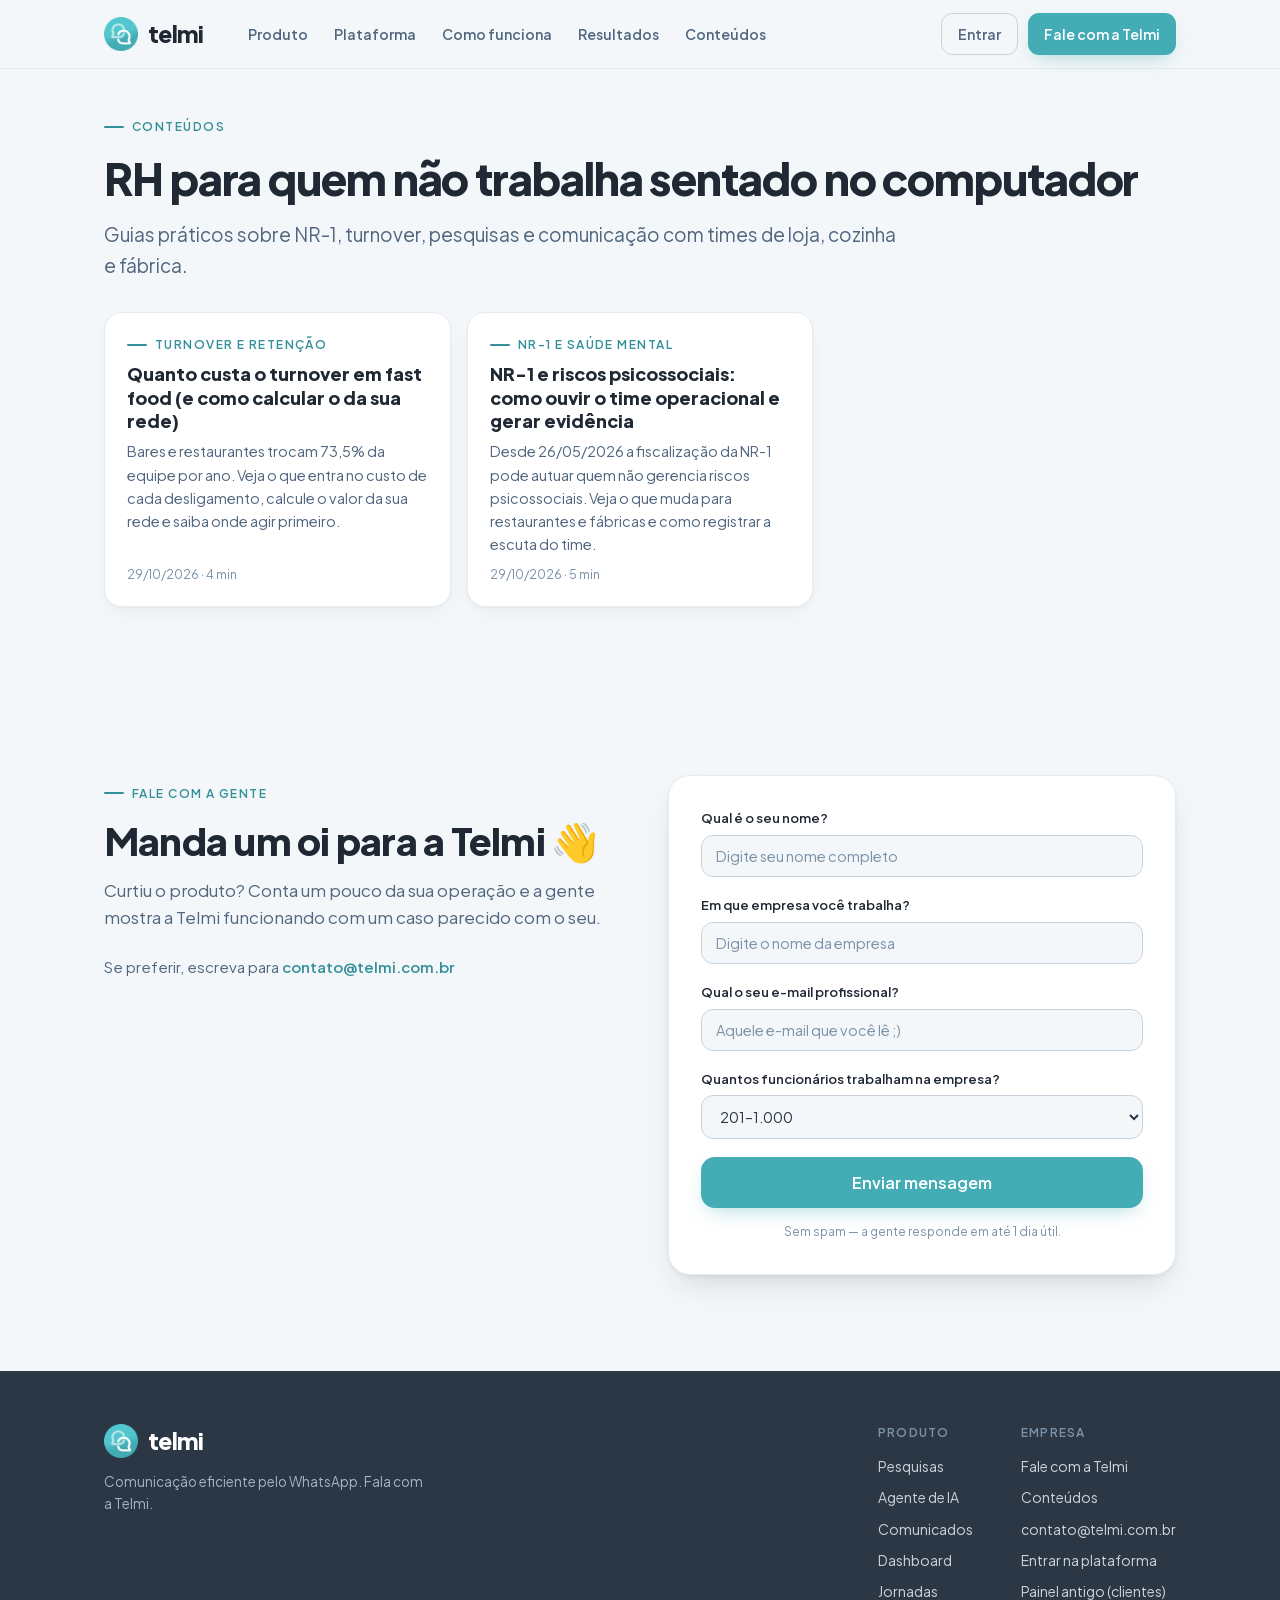
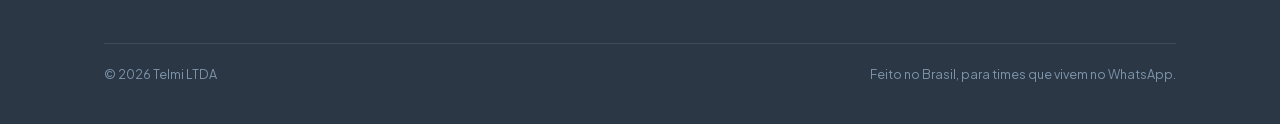
==== blog/index.html @ 832b795b "chore(site): publica do monorepo (fe968df)" ====
<!doctype html>
<html lang="pt-BR">
<head>
<meta charset="utf-8">
<meta name="viewport" content="width=device-width, initial-scale=1.0">
<title>Conteúdos sobre RH para times operacionais | Telmi</title>
<meta name="description" content="Guias práticos sobre NR-1, turnover, pesquisa de clima pelo WhatsApp e comunicação com quem trabalha na loja, na cozinha e na fábrica.">
<link rel="canonical" href="https://telmi.com.br/blog/">
<link rel="icon" type="image/png" href="/assets/telmi-logo.png">
<meta property="og:title" content="Conteúdos sobre RH para times operacionais | Telmi">
<meta property="og:description" content="Guias práticos sobre NR-1, turnover, pesquisa de clima pelo WhatsApp e comunicação com quem trabalha na loja, na cozinha e na fábrica.">
<meta property="og:url" content="https://telmi.com.br/blog/">
<meta property="og:type" content="website">
<meta property="og:site_name" content="Telmi">
<meta property="og:image" content="https://telmi.com.br/assets/og-image.png">
<meta name="twitter:card" content="summary_large_image">
<link rel="preload" href="/assets/fonts/plus-jakarta-sans-400.woff2" as="font" type="font/woff2" crossorigin>
<link rel="preload" href="/assets/fonts/plus-jakarta-sans-800.woff2" as="font" type="font/woff2" crossorigin>
<link rel="stylesheet" href="/assets/site.css">
<link rel="stylesheet" href="/assets/content.css">
<script type="application/ld+json">
{
  "@context": "https://schema.org",
  "@type": "Blog",
  "name": "Conteúdos Telmi",
  "url": "https://telmi.com.br/blog/",
  "inLanguage": "pt-BR",
  "publisher": {
    "@id": "https://telmi.com.br/#org"
  },
  "blogPost": [
    {
      "@type": "BlogPosting",
      "headline": "Quanto custa o turnover em fast food (e como calcular o da sua rede)",
      "url": "https://telmi.com.br/blog/custo-do-turnover-fast-food/",
      "datePublished": "2026-10-29"
    },
    {
      "@type": "BlogPosting",
      "headline": "NR-1 e riscos psicossociais: como ouvir o time operacional e gerar evidência",
      "url": "https://telmi.com.br/blog/nr-1-riscos-psicossociais-operacao/",
      "datePublished": "2026-10-29"
    }
  ]
}
</script>
<script>
// Analytics primeira-parte: pageview + eventos direto na Supabase (Edge
// Function site-event → tabela site_events → aba Site no admin do dashboard).
// Sem cookies e sem PII — o visitor id é aleatório, guardado no localStorage.
window.tlm = (function(){
  // Só conta em produção: localhost e o preview do Railway não sujam as métricas.
  if (!/(^|\.)telmi\.com\.br$/.test(location.hostname)) return { track: function(){} };
  var KEY = 'sb_publishable_ipFi9UJwiyWQy4yZXoXjzA_Pwo2_h5i';
  function rid(){ return Math.random().toString(36).slice(2) + Date.now().toString(36); }
  var vid, sid;
  try {
    vid = localStorage.getItem('_tlm_vid');
    if (!vid) { vid = rid(); localStorage.setItem('_tlm_vid', vid); }
    sid = sessionStorage.getItem('_tlm_sid');
    if (!sid) { sid = rid(); sessionStorage.setItem('_tlm_sid', sid); }
  } catch(e) { vid = rid(); sid = vid; }
  var q = new URLSearchParams(location.search);
  function send(type, name){
    try {
      fetch('https://itujwigckxlestpmmvbr.supabase.co/functions/v1/site-event', {
        method: 'POST', keepalive: true,
        headers: {'Content-Type':'application/json','apikey':KEY},
        body: JSON.stringify({
          type: type, name: name || null, vid: vid, sid: sid,
          path: location.pathname,
          referrer: document.referrer || null,
          utm_source: q.get('utm_source'), utm_medium: q.get('utm_medium'),
          utm_campaign: q.get('utm_campaign'),
          device: matchMedia('(max-width: 768px)').matches ? 'mobile' : 'desktop'
        })
      }).catch(function(){});
    } catch(e) {}
  }
  send('pageview');
  return { track: function(name){ send('event', name); } };
})();
</script>
<script>
// Escala do layout em telas largas: o design é fixo em ~1120px, então em vez de
// deixá-lo numa coluna centralizada com margens enormes, aplicamos `zoom`
// proporcional à largura da janela (contínuo, com teto) direto no <html> —
// roda antes do primeiro paint pra não piscar. Abaixo de 1360px o zoom é 1 e as
// media queries de tablet/mobile do CSS cuidam do resto. Fallback sem-JS: os
// breakpoints html{zoom} no <style>.
(function(){
  var BASE = 1360, MAX = 2.6;
  function fitZoom(){
    var w = window.innerWidth || document.documentElement.clientWidth;
    var z = w > BASE ? Math.min(w / BASE, MAX) : 1;
    document.documentElement.style.zoom = z;
  }
  fitZoom();
  addEventListener('resize', fitZoom, {passive:true});
})();
</script>
</head>
<body>
<nav class="nav">
  <div class="container nav-inner">
    <a class="logo" href="/#top" aria-label="Telmi — início">
      <img src="/assets/telmi-logo.png" alt="">
      <b>telmi</b>
    </a>
    <div class="nav-links">
      <a href="/#modulos">Produto</a>
      <a href="/#plataforma">Plataforma</a>
      <a href="/#como-funciona">Como funciona</a>
      <a href="/#resultados">Resultados</a>
      <a href="/blog/">Conteúdos</a>
    </div>
    <div class="nav-cta">
      <a class="btn btn-ghost btn-sm" href="https://app.telmi.com.br/login">Entrar</a>
      <a class="btn btn-primary btn-sm" href="#contato">Fale com a Telmi</a>
    </div>
  </div>
</nav>
<main class="art">
  <div class="container art-wrap art-wrap--wide">
    <header class="art-head">
      <span class="eyebrow">Conteúdos</span>
      <h1>RH para quem não trabalha sentado no computador</h1>
      <p class="art-lead">Guias práticos sobre NR-1, turnover, pesquisas e comunicação com times de loja, cozinha e fábrica.</p>
    </header>
    <div class="art-cards"><a class="art-card" href="/blog/custo-do-turnover-fast-food/"><span class="eyebrow">Turnover e retenção</span><b>Quanto custa o turnover em fast food (e como calcular o da sua rede)</b><span>Bares e restaurantes trocam 73,5% da equipe por ano. Veja o que entra no custo de cada desligamento, calcule o valor da sua rede e saiba onde agir primeiro.</span><small>29/10/2026 · 4 min</small></a><a class="art-card" href="/blog/nr-1-riscos-psicossociais-operacao/"><span class="eyebrow">NR-1 e saúde mental</span><b>NR-1 e riscos psicossociais: como ouvir o time operacional e gerar evidência</b><span>Desde 26/05/2026 a fiscalização da NR-1 pode autuar quem não gerencia riscos psicossociais. Veja o que muda para restaurantes e fábricas e como registrar a escuta do time.</span><small>29/10/2026 · 5 min</small></a></div>
  </div>
</main>
<section class="section contact" id="contato">
  <div class="container contact-grid">
    <div class="contact-left reveal">
      <span class="eyebrow">Fale com a gente</span>
      <h2>Manda um oi para a Telmi 👋</h2>
      <p>Curtiu o produto? Conta um pouco da sua operação e a gente mostra a Telmi funcionando com um caso parecido com o seu.</p>
      <p class="mail">Se preferir, escreva para <a href="mailto:contato@telmi.com.br">contato@telmi.com.br</a></p>
    </div>
    <form class="form-card reveal" id="contact-form">
      <div class="field">
        <label for="f-nome">Qual é o seu nome?</label>
        <input id="f-nome" name="nome" type="text" autocomplete="name" placeholder="Digite seu nome completo" required>
      </div>
      <div class="field">
        <label for="f-empresa">Em que empresa você trabalha?</label>
        <input id="f-empresa" name="empresa" type="text" autocomplete="organization" placeholder="Digite o nome da empresa" required>
      </div>
      <div class="field">
        <label for="f-email">Qual o seu e-mail profissional?</label>
        <input id="f-email" name="email" type="email" autocomplete="email" placeholder="Aquele e-mail que você lê ;)" required>
      </div>
      <div class="field">
        <label for="f-tamanho">Quantos funcionários trabalham na empresa?</label>
        <select id="f-tamanho" name="tamanho">
          <option>1–50</option>
          <option>51–200</option>
          <option selected>201–1.000</option>
          <option>Mais de 1.000</option>
        </select>
      </div>
      <button class="btn btn-primary btn-lg" type="submit" style="width:100%">Enviar mensagem</button>
      <p class="form-note">Sem spam — a gente responde em até 1 dia útil.</p>
    </form>
  </div>
</section>
<footer>
  <div class="container">
    <div class="foot-grid">
      <div class="foot-brand">
        <a class="logo" href="/#top"><img src="/assets/telmi-logo.png" alt=""><b>telmi</b></a>
        <p>Comunicação eficiente pelo WhatsApp. Fala com a Telmi.</p>
      </div>
      <div class="foot-links">
        <div>
          <b>Produto</b>
          <a href="/#f-pesquisas">Pesquisas</a>
          <a href="/#f-agente">Agente de IA</a>
          <a href="/#f-comunicados">Comunicados</a>
          <a href="/#plataforma">Dashboard</a>
          <a href="/#jornadas">Jornadas</a>
        </div>
        <div>
          <b>Empresa</b>
          <a href="#contato">Fale com a Telmi</a>
          <a href="/blog/">Conteúdos</a>
          <a href="mailto:contato@telmi.com.br">contato@telmi.com.br</a>
          <a href="https://app.telmi.com.br/login">Entrar na plataforma</a>
          <a href="https://painel.telmi.com.br">Painel antigo (clientes)</a>
        </div>
      </div>
    </div>
    <div class="foot-bottom">
      <span>© 2026 Telmi LTDA</span>
      <span>Feito no Brasil, para times que vivem no WhatsApp.</span>
    </div>
  </div>
</footer>
<script>
(function(){
  var reduced = matchMedia('(prefers-reduced-motion: reduce)').matches;
  var els = [].slice.call(document.querySelectorAll('.reveal'));
  if (reduced) {
    els.forEach(function(el){ el.classList.add('in'); });
  } else {
    // Revela por posição de scroll (rAF) em vez de IntersectionObserver: saltos
    // de scroll (âncora com smooth scroll, End/PgDn, flick rápido) pulavam a
    // interseção e a seção ficava invisível.
    var ticking = false;
    function sweep(){
      ticking = false;
      els = els.filter(function(el){
        if (el.getBoundingClientRect().top < innerHeight * 0.92){
          el.classList.add('in');
          return false;
        }
        return true;
      });
      if (!els.length){
        removeEventListener('scroll', onScroll);
        removeEventListener('resize', onScroll);
      }
    }
    function onScroll(){
      if (!ticking){ ticking = true; requestAnimationFrame(sweep); }
    }
    addEventListener('scroll', onScroll, {passive:true});
    addEventListener('resize', onScroll);
    addEventListener('load', onScroll);
    sweep();
  }

  document.addEventListener('click', function(ev){
    var a = ev.target.closest && ev.target.closest('a');
    if (!a || !window.tlm) return;
    var href = a.getAttribute('href') || '';
    if (href === '#contato') tlm.track('cta_contato');
    else if (href.indexOf('app.telmi.com.br') !== -1) tlm.track('cta_entrar');
  });

  document.getElementById('contact-form').addEventListener('submit', function(ev){
    ev.preventDefault();
    var f = ev.target;
    var btn = f.querySelector('button[type="submit"]');
    var note = f.querySelector('.form-note');
    btn.disabled = true;
    var original = btn.textContent;
    btn.textContent = 'Enviando…';
    var SB_KEY = 'sb_publishable_ipFi9UJwiyWQy4yZXoXjzA_Pwo2_h5i';
    fetch('https://itujwigckxlestpmmvbr.supabase.co/functions/v1/site-lead', {
      method: 'POST',
      headers: {'Content-Type': 'application/json', 'apikey': SB_KEY},
      body: JSON.stringify({
        nome: f.nome.value,
        empresa: f.empresa.value,
        email: f.email.value,
        tamanho: f.tamanho.value
      })
    }).then(function(res){
      if (!res.ok) throw new Error('HTTP ' + res.status);
      if (window.tlm) tlm.track('form_submit');
      f.innerHTML = '<div class="form-ok"><div class="ok-emoji">💚</div>' +
        '<h3>Recebido!</h3>' +
        '<p>Obrigado pelo interesse — a gente te responde em até 1 dia útil.</p></div>';
    }).catch(function(){
      btn.disabled = false;
      btn.textContent = original;
      note.textContent = 'Não conseguimos enviar agora — escreva para contato@telmi.com.br que a gente responde rapidinho.';
      note.style.color = '#E05B5B';
    });
  });
})();
</script>
</body>
</html>
---- assets/site.css ----
/* Gerado por scripts/build-content.mjs a partir do <style> do index.html — não editar à mão. */
@font-face{font-family:'Jakarta';font-style:normal;font-weight:400;font-display:swap;src:url('/assets/fonts/plus-jakarta-sans-400.woff2') format('woff2')}
@font-face{font-family:'Jakarta';font-style:normal;font-weight:600;font-display:swap;src:url('/assets/fonts/plus-jakarta-sans-600.woff2') format('woff2')}
@font-face{font-family:'Jakarta';font-style:normal;font-weight:800;font-display:swap;src:url('/assets/fonts/plus-jakarta-sans-800.woff2') format('woff2')}

:root{
  color-scheme: light;
  --brand:#43ACB4; --brand-600:#35909A; --brand-700:#2A727C; --brand-300:#7DD2D8;
  --brand-100:#D5EFF1; --brand-50:#EBF7F8;
  --ink-900:#1F2833; --ink-800:#2B3745; --ink-700:#374657; --ink-500:#51677F;
  --ink-400:#7B92A9; --ink-200:#C8D3DE; --ink-100:#E6ECF1; --ink-50:#F4F7F9;
  --good:#3BAE7A; --warn:#E9A23B; --bad:#E05B5B;

  --bg:var(--ink-50); --surface:#ffffff; --surface-2:var(--brand-50);
  --text:var(--ink-800); --text-strong:var(--ink-900); --text-2:var(--ink-500);
  --muted:var(--ink-400); --line:var(--ink-100); --line-2:var(--ink-200);
  --nav-bg:rgba(244,247,249,.82);
  --shadow-card:0 1px 2px rgba(31,40,51,.04), 0 8px 24px -12px rgba(31,40,51,.12);
  --shadow-hover:0 2px 4px rgba(31,40,51,.06), 0 16px 32px -12px rgba(31,40,51,.18);
  --band-bg:var(--brand);
}

*{box-sizing:border-box}
html{scroll-behavior:smooth}
body{
  margin:0; background:var(--bg); color:var(--text);
  font-family:'Jakarta',system-ui,-apple-system,sans-serif;
  font-size:16px; line-height:1.6;
  -webkit-font-smoothing:antialiased;
}
::selection{background:var(--brand-100); color:var(--ink-900)}
h1,h2,h3{color:var(--text-strong); text-wrap:balance; line-height:1.15; margin:0}
p{margin:0}
a{color:inherit}
img{max-width:100%}
button{font-family:inherit}

.container{max-width:1120px; margin:0 auto; padding:0 24px}
/* O design inteiro é definido em px sobre um container de 1120px. Em telas
   largas escalamos tudo proporcionalmente (mockups inclusive) via `zoom` no
   <html>. O valor contínuo é calculado por JS (fitZoom, no <head>); estes
   breakpoints são só o fallback sem-JS — por isso vão em html{} (o inline do
   JS sobrepõe). Nada compõe zoom porque é sempre o mesmo elemento. */
@media (min-width:1360px){ html{zoom:1.06} }
@media (min-width:1600px){ html{zoom:1.20} }
@media (min-width:1920px){ html{zoom:1.42} }
@media (min-width:2300px){ html{zoom:1.72} }
@media (min-width:2800px){ html{zoom:2.06} }
@media (min-width:3400px){ html{zoom:2.40} }
.section{padding:96px 0}
.eyebrow{
  display:inline-flex; align-items:center; gap:8px;
  font-size:12px; font-weight:600; letter-spacing:.12em; text-transform:uppercase;
  color:var(--brand-600); margin-bottom:16px;
}
.eyebrow::before{content:""; width:20px; height:2px; background:currentColor; border-radius:2px}
.section-head{max-width:640px; margin-bottom:48px}
.section-head h2{font-size:clamp(28px,4vw,38px); font-weight:800; letter-spacing:-.02em}
.section-head p{margin-top:14px; font-size:17px; color:var(--text-2)}

/* ---------- nav ---------- */
.nav{
  position:sticky; top:0; z-index:50;
  background:var(--nav-bg); backdrop-filter:blur(12px); -webkit-backdrop-filter:blur(12px);
  border-bottom:1px solid var(--line);
}
.nav-inner{display:flex; align-items:center; gap:32px; height:68px}
.logo{display:flex; align-items:center; gap:10px; text-decoration:none}
.logo img{width:34px; height:34px; border-radius:9px}
.logo b{font-size:23px; font-weight:800; letter-spacing:-.03em; color:var(--text-strong); text-transform:lowercase}
.nav-links{display:flex; gap:26px; margin-left:12px; flex:1}
.nav-links a{font-size:14px; font-weight:600; color:var(--text-2); text-decoration:none; transition:color .15s}
.nav-links a:hover{color:var(--brand-600)}
.nav-cta{display:flex; gap:10px; margin-left:auto}
@media (max-width:840px){ .nav-links{display:none} }

.btn{
  display:inline-flex; align-items:center; justify-content:center; gap:8px;
  border-radius:14px; font-weight:600; font-size:15px; text-decoration:none;
  padding:12px 22px; border:none; cursor:pointer; white-space:nowrap;
  transition:transform .15s, box-shadow .15s, background .15s;
}
.btn:focus-visible, a:focus-visible, select:focus-visible, input:focus-visible{
  outline:2px solid var(--brand); outline-offset:2px;
}
.btn-primary{background:var(--brand); color:#fff; box-shadow:0 8px 20px -8px rgba(67,172,180,.5)}
.btn-primary:hover{background:var(--brand-600); transform:translateY(-1px)}
.btn-ghost{background:transparent; color:var(--text-2); border:1.5px solid var(--line-2)}
.btn-ghost:hover{border-color:var(--brand); color:var(--brand-600)}
.btn-sm{padding:9px 16px; font-size:14px; border-radius:11px}
.btn-lg{padding:15px 28px; font-size:16px}

/* ---------- hero ---------- */
.hero{padding:80px 0 40px; overflow:hidden}
.hero-grid{display:grid; grid-template-columns:1.05fr .95fr; gap:56px; align-items:center}
@media (max-width:920px){ .hero-grid{grid-template-columns:1fr} }
.hero h1{font-size:clamp(36px,5.2vw,54px); font-weight:800; letter-spacing:-.03em; line-height:1.08}
.hero h1 em{font-style:normal; color:var(--brand); position:relative; white-space:nowrap}
.hero h1 em svg{position:absolute; left:0; bottom:-6px; width:100%; height:10px}
.hero-sub{margin-top:22px; font-size:18px; color:var(--text-2); max-width:52ch}
.hero-ctas{margin-top:32px; display:flex; gap:12px; flex-wrap:wrap}
.hero-proof{margin-top:44px; display:flex; gap:0; flex-wrap:wrap; border-top:1px solid var(--line); padding-top:24px}
.proof-item{padding-right:32px; margin-right:32px; border-right:1px solid var(--line)}
.proof-item:last-child{border-right:none; margin-right:0; padding-right:0}
.proof-item b{display:block; font-size:24px; font-weight:800; color:var(--text-strong); letter-spacing:-.02em}
.proof-item span{font-size:13px; color:var(--muted)}

/* ---------- phone mockup ---------- */
.hero-visual{position:relative; display:flex; justify-content:center}
.phone{
  width:320px; background:#0d1418; border-radius:38px; padding:10px;
  box-shadow:0 24px 60px -20px rgba(31,40,51,.45), 0 0 0 1px rgba(255,255,255,.06) inset;
}
.phone-screen{border-radius:30px; overflow:hidden; background:#EFE9E2; display:flex; flex-direction:column}
.wa-header{background:#008069; color:#fff; display:flex; align-items:center; gap:10px; padding:12px 14px}
.wa-header .wa-avatar{
  width:34px; height:34px; border-radius:50%; background:#fff; flex-shrink:0;
  display:flex; align-items:center; justify-content:center; overflow:hidden;
}
.wa-avatar img{width:26px; height:26px}
.wa-header b{font-size:14.5px; font-weight:600; display:block; line-height:1.2}
.wa-header span{font-size:11px; opacity:.85}
.wa-chat{padding:14px 12px 16px; display:flex; flex-direction:column; gap:8px; min-height:340px;
  background:linear-gradient(rgba(239,233,226,.94),rgba(239,233,226,.94)),
  repeating-linear-gradient(45deg,#d8d0c4 0 1px,transparent 1px 14px)}
.bubble{
  max-width:82%; padding:8px 12px; font-size:13.5px; line-height:1.45; color:#111b21;
  border-radius:12px; box-shadow:0 1px 1px rgba(0,0,0,.08); position:relative;
}
.bubble .meta{display:flex; justify-content:flex-end; gap:3px; font-size:10px; color:#667781; margin-top:2px; align-items:center}
.bubble .meta .ticks{color:#53BDEB; font-weight:600; letter-spacing:-.12em}
.b-in{background:#fff; border-top-left-radius:4px; align-self:flex-start}
.b-out{background:#D9FDD3; border-top-right-radius:4px; align-self:flex-end}
.b-name{display:block; font-size:11px; font-weight:600; color:#008069; margin-bottom:2px}
.wa-day{align-self:center; background:#fff; border-radius:8px; padding:3px 10px; font-size:10.5px; font-weight:600;
  color:#667781; box-shadow:0 1px 1px rgba(0,0,0,.06); text-transform:uppercase; letter-spacing:.04em}
.wa-card{background:#fff; border-radius:12px; border-top-left-radius:4px; align-self:flex-start; max-width:86%;
  box-shadow:0 1px 1px rgba(0,0,0,.08); overflow:hidden; font-size:13px; color:#111b21}
.wa-card .wa-card-body{padding:10px 12px}
.wa-card .wa-card-btn{border-top:1px solid #e6e6e6; color:#008069; font-weight:600; text-align:center; padding:9px; font-size:13.5px}

/* WhatsApp Flow sheet (formulário nativo) */
.wa-flow{background:#fff; min-height:380px; display:flex; flex-direction:column}
.wa-flow-head{display:flex; align-items:center; gap:12px; padding:13px 14px; border-bottom:1px solid #ececec;
  font-weight:600; font-size:14px; color:#111b21}
.wa-flow-head .x{color:#54656f; font-size:16px; font-weight:400}
.wa-flow-body{padding:16px 16px 8px; flex:1}
.wa-q{font-size:13.5px; font-weight:600; color:#111b21; margin-bottom:8px}
.wa-q small{display:block; font-weight:400; color:#667781; font-size:11.5px; margin-top:1px}
.wa-opt{display:flex; align-items:center; gap:10px; padding:7px 0; color:#3b4a54; font-size:13px}
.wa-opt i{width:16px; height:16px; border:1.6px solid #8696a0; border-radius:50%; flex-shrink:0}
.wa-opt.sel i{border-color:#008069; background:radial-gradient(circle at center,#008069 45%,transparent 50%)}
.wa-flow-btn{margin:10px 14px 14px; background:#008069; color:#fff; border-radius:24px; text-align:center;
  padding:11px; font-weight:600; font-size:14px}
.wa-flow-note{text-align:center; font-size:10.5px; color:#8696a0; padding-bottom:10px}
@media (max-width:560px){
  .phone, .f-visual .phone, .hero-visual .phone{width:min(300px,100%)}
  .feature > div, .hero-grid > div, .contact-grid > *, .band-grid > div{min-width:0}
  .hero h1 em{white-space:normal}
  .hero h1 em svg{display:none}
  .proof-item{border-right:none; padding-right:0; margin-right:0; width:100%; margin-bottom:14px}
}

/* reveal animations */
@media (prefers-reduced-motion: no-preference){
  .chat-seq > *{opacity:0; transform:translateY(8px); animation:pop .45s cubic-bezier(.2,.7,.3,1) forwards}
  .chat-seq > *:nth-child(1){animation-delay:.25s}
  .chat-seq > *:nth-child(2){animation-delay:.85s}
  .chat-seq > *:nth-child(3){animation-delay:1.5s}
  .chat-seq > *:nth-child(4){animation-delay:2.15s}
  .chat-seq > *:nth-child(5){animation-delay:2.8s}
  .chat-seq > *:nth-child(6){animation-delay:3.45s}
  @keyframes pop{to{opacity:1; transform:none}}
  .reveal{opacity:0; transform:translateY(18px); transition:opacity .6s ease, transform .6s cubic-bezier(.2,.7,.3,1)}
  .reveal.in{opacity:1; transform:none}
  .modules .reveal:nth-child(3n+2), .journeys .reveal:nth-child(2), .how .reveal:nth-child(2),
  .results-grid .reveal:nth-child(2), .form-card.reveal{transition-delay:.1s}
  .modules .reveal:nth-child(3n), .journeys .reveal:nth-child(3), .how .reveal:nth-child(3),
  .results-grid .reveal:nth-child(3){transition-delay:.2s}
}

/* ---------- clients ---------- */
.clients{padding:16px 0 56px}
.clients-label{text-align:center; font-size:12px; font-weight:600; letter-spacing:.12em; text-transform:uppercase; color:var(--muted)}
.clients-row{margin-top:22px; display:flex; justify-content:center; align-items:center; flex-wrap:wrap}
.client{display:flex; align-items:center; gap:18px; font-weight:800; font-size:32px; letter-spacing:-.02em; color:var(--ink-800)}
.client-tile{width:68px; height:68px; border-radius:18px; background:#DA291C; display:flex; align-items:center; justify-content:center;
  box-shadow:0 10px 24px -10px rgba(218,41,28,.5)}
.client-tile svg{width:40px; height:36px}

/* ---------- teal band ---------- */
.band{background:var(--band-bg); color:#fff; padding:64px 0}
.band-grid{display:grid; grid-template-columns:1fr 1fr; gap:48px; align-items:center}
@media (max-width:840px){ .band-grid{grid-template-columns:1fr} }
.band h2{color:#fff; font-size:clamp(24px,3.4vw,32px); font-weight:800; letter-spacing:-.02em}
.band p{color:rgba(255,255,255,.85); margin-top:12px; font-size:16.5px}
.band-compare{display:flex; flex-direction:column; gap:14px}
.cmp{background:rgba(255,255,255,.12); border:1px solid rgba(255,255,255,.18); border-radius:16px; padding:16px 20px}
.cmp .cmp-top{display:flex; justify-content:space-between; gap:12px; font-size:13.5px; font-weight:600; margin-bottom:8px}
.cmp .cmp-top b{font-weight:800; white-space:nowrap}
.cmp .track{height:10px; background:rgba(255,255,255,.18); border-radius:99px; overflow:hidden}
.cmp .fill{height:100%; border-radius:99px; background:#fff}
.cmp.dim{opacity:.75}
.cmp.dim .fill{background:rgba(255,255,255,.55)}
.band-note{margin-top:10px; font-size:12.5px; color:rgba(255,255,255,.7)}

/* ---------- modules ---------- */
.modules{display:grid; grid-template-columns:repeat(3,1fr); gap:20px}
@media (max-width:980px){ .modules{grid-template-columns:repeat(2,1fr)} }
@media (max-width:560px){ .modules{grid-template-columns:1fr} }
.module{
  background:var(--surface); border:1px solid var(--line); border-radius:20px;
  padding:26px 24px; box-shadow:var(--shadow-card);
  transition:transform .2s, box-shadow .2s;
}
.module:hover{transform:translateY(-3px); box-shadow:var(--shadow-hover)}
.module .mod-ico{
  width:44px; height:44px; border-radius:13px; background:var(--surface-2);
  display:flex; align-items:center; justify-content:center; color:var(--brand-600); margin-bottom:18px;
}
.module .mod-ico svg{width:22px; height:22px}
.module h3{font-size:17px; font-weight:800; letter-spacing:-.01em}
.module p{margin-top:8px; font-size:14px; color:var(--text-2)}
.module a{display:inline-flex; align-items:center; gap:5px; margin-top:14px; font-size:13.5px; font-weight:600;
  color:var(--brand-600); text-decoration:none}
.module a:hover{gap:8px}

/* ---------- feature rows ---------- */
.feature{display:grid; grid-template-columns:1fr 1fr; gap:64px; align-items:center; padding:72px 0}
.feature + .feature{border-top:1px solid var(--line)}
@media (max-width:900px){ .feature{grid-template-columns:1fr; gap:40px} .feature .f-visual{order:-1} }
.feature h2{font-size:clamp(26px,3.4vw,34px); font-weight:800; letter-spacing:-.02em}
.feature > div > p{margin-top:14px; font-size:16.5px; color:var(--text-2)}
.f-list{list-style:none; margin:26px 0 0; padding:0; display:flex; flex-direction:column; gap:14px}
.f-list li{display:flex; gap:12px; font-size:15px}
.f-list li b{font-weight:600; color:var(--text-strong)}
.f-check{
  flex-shrink:0; width:22px; height:22px; border-radius:50%; margin-top:1px;
  background:rgba(59,174,122,.13); color:var(--good);
  display:flex; align-items:center; justify-content:center;
}
.f-check svg{width:12px; height:12px}
.f-visual{display:flex; justify-content:center; position:relative}
.f-visual .phone{width:300px}
.glow{position:absolute; inset:8% 12%; border-radius:50%; filter:blur(60px); opacity:.5; z-index:-1; background:var(--brand-100)}

/* ---------- dashboard mockup ---------- */
.dash-section{background:linear-gradient(var(--surface-2),var(--bg)); border-top:1px solid var(--line)}
.browser{
  border-radius:18px; overflow:hidden; border:1px solid var(--line-2);
  box-shadow:0 32px 80px -24px rgba(31,40,51,.35); background:#fff;
}
.browser-bar{display:flex; align-items:center; gap:8px; padding:11px 16px; background:#EDF1F5; border-bottom:1px solid #DFE6EC}
.browser-bar .dots{display:flex; gap:6px}
.browser-bar .dots i{width:11px; height:11px; border-radius:50%}
.browser-bar .url{
  flex:1; max-width:340px; margin:0 auto; background:#fff; border:1px solid #DFE6EC;
  border-radius:8px; font-size:12px; color:#51677F; text-align:center; padding:4px 12px;
}
.dash-scroll{overflow-x:auto}
.dash{display:grid; grid-template-columns:200px 1fr; min-width:920px; background:#F4F7F9; text-align:left}
.d-side{background:#2B3745; color:#fff; padding:18px 12px; display:flex; flex-direction:column; gap:4px}
.d-side .d-logo{display:flex; align-items:center; gap:8px; padding:4px 10px 16px}
.d-side .d-logo img{width:26px; height:26px; border-radius:7px}
.d-side .d-logo b{font-size:17px; font-weight:800; letter-spacing:-.02em; text-transform:lowercase; color:#fff}
.d-item{display:flex; align-items:center; gap:10px; padding:9px 12px; border-radius:11px; font-size:13px; font-weight:600; color:#C8D3DE}
.d-item svg{width:16px; height:16px; opacity:.9}
.d-item.active{background:#43ACB4; color:#fff; box-shadow:0 6px 16px -6px rgba(67,172,180,.45)}
.d-main{padding:22px 24px}
.d-header{display:flex; align-items:flex-end; justify-content:space-between; margin-bottom:16px}
.d-header h4{margin:0; font-size:19px; font-weight:800; color:#1F2833; letter-spacing:-.01em}
.d-header p{font-size:12px; color:#7B92A9; margin-top:2px}
.d-filters{display:flex; gap:8px}
.d-chip{background:#fff; border:1px solid #E6ECF1; border-radius:99px; font-size:11.5px; font-weight:600; color:#51677F; padding:5px 12px}
.kpis{display:grid; grid-template-columns:repeat(3,1fr); gap:12px}
.kpi{background:#fff; border:1px solid #E6ECF1; border-radius:16px; padding:14px 16px 10px;
  box-shadow:0 1px 2px rgba(31,40,51,.04), 0 8px 24px -12px rgba(31,40,51,.10)}
.kpi-top{display:flex; align-items:center; gap:8px; margin-bottom:8px}
.kpi-emoji{width:28px; height:28px; border-radius:8px; background:#EBF7F8; display:flex; align-items:center; justify-content:center; font-size:14px}
.kpi-title{font-size:12px; font-weight:600; color:#51677F}
.kpi-val{display:flex; align-items:baseline; gap:8px; font-variant-numeric:tabular-nums}
.kpi-val b{font-size:26px; font-weight:800; color:#1F2833; letter-spacing:-.02em}
.kpi-val span{font-size:12px; color:#7B92A9}
.delta{display:inline-flex; align-items:center; gap:2px; font-size:10.5px; font-weight:600; padding:2px 7px; border-radius:99px}
.delta.up{background:rgba(59,174,122,.12); color:#2E8A60}
.delta.down{background:rgba(224,91,91,.12); color:#C24444}
.kpi-sub{font-size:11px; color:#7B92A9; margin-top:3px}
.kpi-chips{display:flex; gap:5px; margin-top:7px; flex-wrap:wrap}
.kpi-chip{font-size:10px; font-weight:600; border-radius:99px; padding:2px 8px}
.kc-good{background:rgba(59,174,122,.12); color:#2E8A60}
.kc-neutral{background:#E6ECF1; color:#51677F}
.kc-bad{background:rgba(224,91,91,.12); color:#C24444}
.kpi svg.spark{display:block; width:100%; height:30px; margin-top:8px}
.d-charts{display:grid; grid-template-columns:1fr 1fr; gap:12px; margin-top:12px}
.d-chart{background:#fff; border:1px solid #E6ECF1; border-radius:16px; padding:14px 16px;
  box-shadow:0 1px 2px rgba(31,40,51,.04), 0 8px 24px -12px rgba(31,40,51,.10)}
.d-chart h5{margin:0; font-size:12.5px; font-weight:800; color:#374657}
.d-chart .ch-sub{font-size:10.5px; color:#7B92A9; margin-top:1px}
.legend{display:flex; gap:12px; flex-wrap:wrap; margin-top:8px}
.legend span{display:inline-flex; align-items:center; gap:5px; font-size:10.5px; font-weight:600; color:#51677F}
.legend i{width:8px; height:8px; border-radius:3px}
.d-chart svg{display:block; width:100%; height:150px; margin-top:6px}
.dash-caption{display:flex; justify-content:center; gap:28px; flex-wrap:wrap; margin-top:28px}
.dc-item{display:flex; align-items:center; gap:9px; font-size:14px; font-weight:600; color:var(--text-2)}
.dc-item svg{width:17px; height:17px; color:var(--brand-600); flex-shrink:0}

/* ---------- journeys ---------- */
.journeys{display:grid; grid-template-columns:repeat(3,1fr); gap:20px}
@media (max-width:840px){ .journeys{grid-template-columns:1fr} }
.journey{background:var(--surface); border:1px solid var(--line); border-radius:20px; padding:28px 26px; box-shadow:var(--shadow-card)}
.journey .j-emoji{font-size:30px}
.journey h3{font-size:19px; font-weight:800; margin-top:14px}
.journey > p{margin-top:8px; font-size:14.5px; color:var(--text-2)}
.j-steps{margin-top:20px; padding-left:0; list-style:none; border-left:2px solid var(--line-2); display:flex; flex-direction:column; gap:12px}
.j-steps li{position:relative; padding-left:18px; font-size:13.5px; color:var(--text-2)}
.j-steps li b{color:var(--text-strong); font-weight:600}
.j-steps li::before{content:""; position:absolute; left:-6px; top:6px; width:10px; height:10px; border-radius:50%;
  background:var(--brand); border:2px solid var(--surface)}

/* ---------- how ---------- */
.how{display:grid; grid-template-columns:repeat(3,1fr); gap:20px; counter-reset:step}
@media (max-width:840px){ .how{grid-template-columns:1fr} }
.step{background:var(--surface); border:1px solid var(--line); border-radius:20px; padding:28px 26px; box-shadow:var(--shadow-card); counter-increment:step; position:relative}
.step::before{
  content:counter(step, decimal-leading-zero);
  font-size:13px; font-weight:800; letter-spacing:.06em; color:var(--brand);
  display:inline-block; background:var(--surface-2); border-radius:99px; padding:4px 12px; margin-bottom:16px;
}
.step h3{font-size:18px; font-weight:800}
.step p{margin-top:8px; font-size:14.5px; color:var(--text-2)}

/* ---------- results ---------- */
.results{background:var(--surface); border-top:1px solid var(--line); border-bottom:1px solid var(--line); padding:88px 0}
.results h2{font-size:clamp(26px,3.6vw,34px); font-weight:800; letter-spacing:-.02em; max-width:560px}
.results-grid{display:grid; grid-template-columns:repeat(3,1fr); gap:20px; margin-top:44px}
@media (max-width:840px){ .results-grid{grid-template-columns:1fr} }
.result{background:var(--bg); border:1px solid var(--line); border-radius:20px; padding:26px}
.result b{display:block; font-size:20px; font-weight:800; color:var(--text-strong); letter-spacing:-.01em}
.result p{margin-top:8px; font-size:14px; color:var(--text-2)}
.result .r-tag{display:inline-block; font-size:11px; font-weight:600; letter-spacing:.1em; text-transform:uppercase; border-radius:99px; padding:3px 10px; margin-bottom:14px}
.rt-bad{background:rgba(224,91,91,.12); color:#C24444}
.rt-warn{background:rgba(233,162,59,.14); color:#A96F1E}
.rt-good{background:rgba(59,174,122,.12); color:#2E8A60}

/* ---------- contact ---------- */
.contact-grid{display:grid; grid-template-columns:1fr 1fr; gap:56px; align-items:start}
@media (max-width:840px){ .contact-grid{grid-template-columns:1fr} }
.contact h2{font-size:clamp(28px,4vw,38px); font-weight:800; letter-spacing:-.02em}
.contact-left p{margin-top:14px; font-size:17px; color:var(--text-2); max-width:44ch}
.contact-left .mail{margin-top:24px; font-size:15px}
.contact-left .mail a{color:var(--brand-600); font-weight:600; text-decoration:none}
.contact-left .mail a:hover{text-decoration:underline}
.form-card{background:var(--surface); border:1px solid var(--line); border-radius:22px; padding:32px; box-shadow:var(--shadow-hover)}
.form-card label{display:block; font-size:13px; font-weight:600; color:var(--text-strong); margin-bottom:6px}
.form-card .field{margin-bottom:18px}
.form-card input, .form-card select{
  width:100%; border:1.5px solid var(--line-2); background:var(--bg); color:var(--text);
  border-radius:12px; padding:11px 14px; font-size:14.5px; font-family:inherit;
  transition:border-color .15s;
}
.form-card input::placeholder{color:var(--muted)}
.form-card input:focus, .form-card select:focus{border-color:var(--brand); outline:none}
.form-note{font-size:12px; color:var(--muted); margin-top:14px; text-align:center}
.form-ok{text-align:center; padding:36px 0}
.form-ok .ok-emoji{font-size:42px}
.form-ok h3{font-size:22px; font-weight:800; margin-top:14px}
.form-ok p{margin-top:8px; color:var(--text-2); font-size:15px}

/* ---------- footer ---------- */
footer{background:var(--ink-800); color:#A3B4C6; padding:52px 0 40px}
.foot-grid{display:flex; justify-content:space-between; gap:32px; flex-wrap:wrap; align-items:flex-start}
.foot-brand .logo b{color:#fff}
.foot-brand p{margin-top:12px; font-size:13.5px; max-width:32ch}
.foot-links{display:flex; gap:48px; flex-wrap:wrap}
.foot-links div{display:flex; flex-direction:column; gap:9px}
.foot-links b{font-size:12px; font-weight:600; letter-spacing:.1em; text-transform:uppercase; color:#7B92A9; margin-bottom:4px}
.foot-links a{font-size:14px; color:#C8D3DE; text-decoration:none}
.foot-links a:hover{color:#fff}
.foot-bottom{border-top:1px solid rgba(255,255,255,.1); margin-top:40px; padding-top:20px; font-size:12.5px; color:#7B92A9;
  display:flex; justify-content:space-between; flex-wrap:wrap; gap:12px}
---- assets/content.css ----
/* Páginas de conteúdo (blog e /para/). Usa os tokens de site.css (extraído da home). */
.art{padding:40px 0 72px}
.art-wrap{max-width:760px}
.art-wrap--wide{max-width:1120px}
.art-crumbs{display:flex; gap:8px; align-items:center; font-size:13px; color:var(--muted); margin-bottom:28px}
.art-crumbs a{color:var(--text-2); text-decoration:none; font-weight:600}
.art-crumbs a:hover{color:var(--brand-600)}
.art-head{margin-bottom:32px}
.art-head h1{font-size:clamp(30px,4.6vw,44px); font-weight:800; letter-spacing:-.025em}
.art-lead{margin-top:16px; font-size:19px; color:var(--text-2); max-width:62ch}
.art-meta{margin-top:18px; font-size:13.5px; color:var(--muted)}

.art-toc{background:var(--surface); border:1px solid var(--line); border-radius:16px; padding:18px 22px; margin-bottom:36px}
.art-toc b{font-size:12px; font-weight:600; letter-spacing:.1em; text-transform:uppercase; color:var(--brand-600)}
.art-toc ol{margin:10px 0 0; padding-left:20px; display:grid; gap:6px; font-size:15px}
.art-toc a{color:var(--text); text-decoration:none}
.art-toc a:hover{color:var(--brand-600); text-decoration:underline}

.art-body{font-size:17.5px; line-height:1.75; color:var(--text)}
.art-body > * + *{margin-top:20px}
.art-body h2{font-size:clamp(23px,3vw,28px); font-weight:800; letter-spacing:-.015em; margin-top:48px; scroll-margin-top:90px}
.art-body h3{font-size:20px; font-weight:800; margin-top:32px; scroll-margin-top:90px}
.art-body h4{font-size:17px; font-weight:800; margin-top:24px}
.art-body a{color:var(--brand-700); font-weight:600; text-decoration-thickness:1.5px; text-underline-offset:3px}
.art-body ul,.art-body ol{padding-left:24px; display:grid; gap:8px}
.art-body li::marker{color:var(--brand-600); font-weight:800}
.art-body strong{color:var(--text-strong)}
.art-body code{font-size:.9em; background:var(--brand-50); border-radius:6px; padding:1px 6px}
.art-body blockquote{margin-left:0; margin-right:0; padding:4px 0 4px 20px; border-left:3px solid var(--brand); color:var(--text-2); font-style:italic}
.art-body hr{border:0; border-top:1px solid var(--line-2); margin:40px 0}
.art-table{overflow-x:auto; border:1px solid var(--line); border-radius:14px; background:var(--surface)}
.art-table table{border-collapse:collapse; width:100%; font-size:15px; line-height:1.5}
.art-table th,.art-table td{padding:11px 14px; text-align:left; border-top:1px solid var(--line); vertical-align:top}
.art-table thead th{border-top:0; background:var(--brand-50); color:var(--text-strong); font-size:13px; font-weight:800}

.art-note{background:var(--brand-50); border:1px solid var(--brand-100); border-radius:14px; padding:16px 20px; font-size:15.5px}
.art-note p + p{margin-top:8px}
.art-cta{display:flex; gap:20px; align-items:center; justify-content:space-between; flex-wrap:wrap; background:var(--ink-800); color:#E6ECF1; border-radius:18px; padding:22px 26px; margin:36px 0}
.art-cta p{font-size:16.5px; max-width:46ch}
.art-cta strong{color:#fff}
.art-cta .btn{flex-shrink:0}

.art-faq{margin-top:56px}
.art-faq h2{font-size:clamp(23px,3vw,28px); font-weight:800; letter-spacing:-.015em; margin-bottom:16px}
.art-faq details{background:var(--surface); border:1px solid var(--line); border-radius:14px; padding:14px 18px}
.art-faq details + details{margin-top:10px}
.art-faq summary{cursor:pointer; font-weight:700; color:var(--text-strong); list-style-position:outside}
.art-faq details p{margin-top:10px; color:var(--text-2); font-size:16px}

.art-related{margin-top:56px}
.art-related h2{font-size:22px; font-weight:800; margin-bottom:16px}
.art-cards{display:grid; grid-template-columns:repeat(auto-fill,minmax(260px,1fr)); gap:16px}
.art-card{display:flex; flex-direction:column; gap:8px; background:var(--surface); border:1px solid var(--line); border-radius:18px; padding:22px; text-decoration:none; box-shadow:var(--shadow-card); transition:box-shadow .15s, transform .15s}
.art-card:hover{box-shadow:var(--shadow-hover); transform:translateY(-2px)}
.art-card .eyebrow{margin-bottom:0}
.art-card b{font-size:18px; line-height:1.3; color:var(--text-strong)}
.art-card span:not(.eyebrow){font-size:14.5px; color:var(--text-2)}
.art-card small{margin-top:auto; font-size:12.5px; color:var(--muted)}

/* Calculadora de turnover */
.calc{background:var(--surface); border:1px solid var(--line); border-radius:20px; padding:24px; box-shadow:var(--shadow-card)}
.calc h3{margin:0 0 4px; font-size:19px}
.calc > p{font-size:14.5px; color:var(--text-2)}
.calc-grid{display:grid; grid-template-columns:repeat(auto-fit,minmax(200px,1fr)); gap:14px; margin-top:16px}
.calc label{display:block; font-size:13px; font-weight:700; color:var(--text-strong); margin-bottom:6px}
.calc input{width:100%; font:inherit; font-size:16px; padding:10px 12px; border:1.5px solid var(--line-2); border-radius:11px; background:var(--bg); color:var(--text)}
.calc input:focus{border-color:var(--brand); outline:none}
.calc-out{margin-top:18px; display:grid; grid-template-columns:repeat(auto-fit,minmax(180px,1fr)); gap:12px}
.calc-out div{background:var(--brand-50); border-radius:14px; padding:14px 16px}
.calc-out span{display:block; font-size:12.5px; color:var(--text-2); font-weight:600}
.calc-out b{display:block; font-size:24px; font-weight:800; color:var(--brand-700); font-variant-numeric:tabular-nums}
.calc small{display:block; margin-top:12px; font-size:12.5px; color:var(--muted)}
@media (prefers-reduced-motion: reduce){ .art-card{transition:none} }
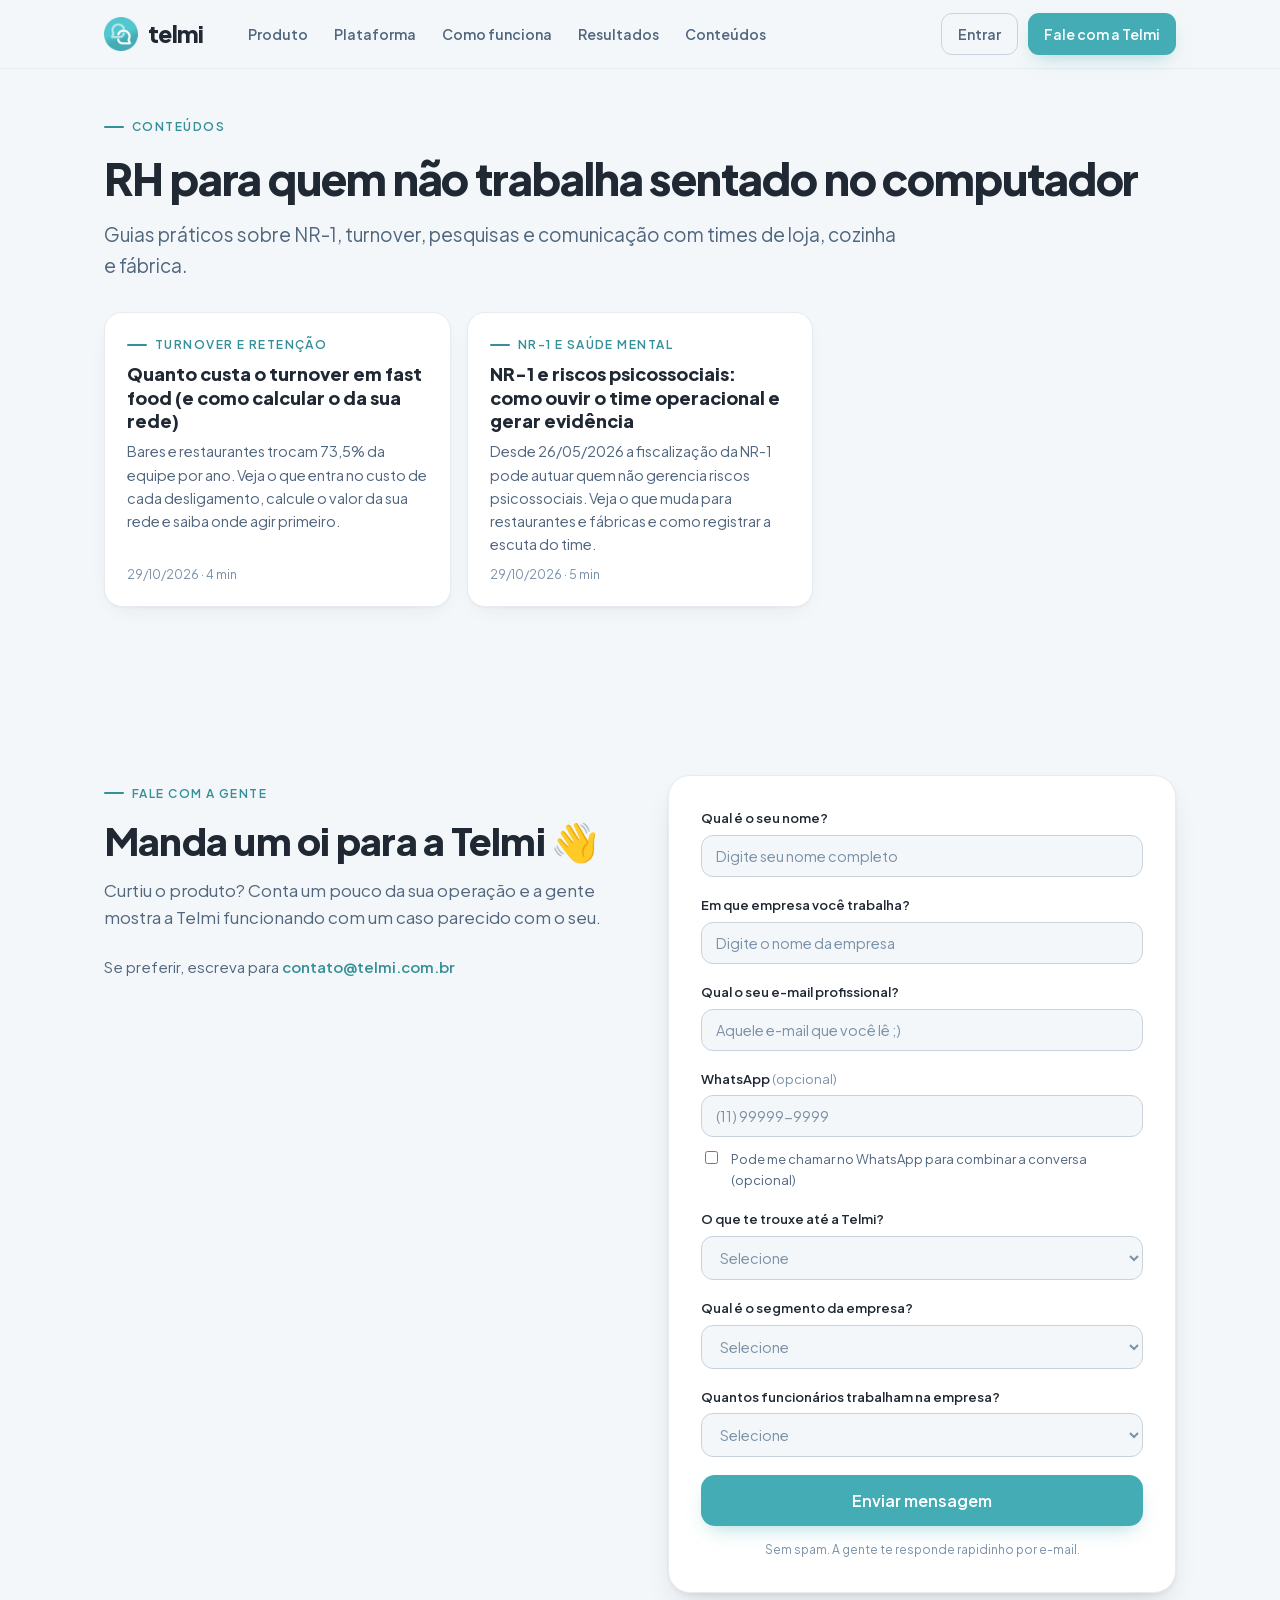
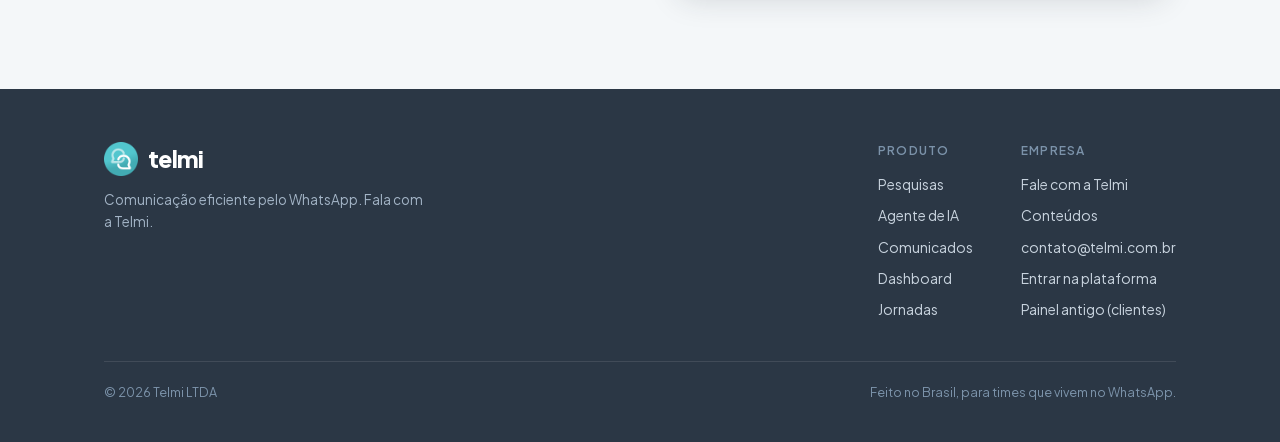
==== commit 76d81430: "chore(site): publica do monorepo (0f92575)" ====
--- a/blog/index.html
+++ b/blog/index.html
@@ -141,27 +141,59 @@
     <form class="form-card reveal" id="contact-form">
       <div class="field">
         <label for="f-nome">Qual é o seu nome?</label>
-        <input id="f-nome" name="nome" type="text" autocomplete="name" placeholder="Digite seu nome completo" required>
+        <input id="f-nome" name="nome" type="text" autocomplete="name" placeholder="Digite seu nome completo" required maxlength="200">
       </div>
       <div class="field">
         <label for="f-empresa">Em que empresa você trabalha?</label>
-        <input id="f-empresa" name="empresa" type="text" autocomplete="organization" placeholder="Digite o nome da empresa" required>
+        <input id="f-empresa" name="empresa" type="text" autocomplete="organization" placeholder="Digite o nome da empresa" required maxlength="200">
       </div>
       <div class="field">
         <label for="f-email">Qual o seu e-mail profissional?</label>
-        <input id="f-email" name="email" type="email" autocomplete="email" placeholder="Aquele e-mail que você lê ;)" required>
+        <input id="f-email" name="email" type="email" autocomplete="email" placeholder="Aquele e-mail que você lê ;)" required maxlength="200">
+      </div>
+      <div class="field">
+        <label for="f-telefone">WhatsApp <span class="opt">(opcional)</span></label>
+        <input id="f-telefone" name="telefone" type="tel" autocomplete="tel" inputmode="tel" placeholder="(11) 99999-9999" maxlength="30">
+      </div>
+      <label class="check" for="f-aceite"><input id="f-aceite" name="aceite_contato" type="checkbox" aria-describedby="f-telefone"> Pode me chamar no WhatsApp para combinar a conversa (opcional)</label>
+      <div class="field">
+        <label for="f-interesse">O que te trouxe até a Telmi?</label>
+        <select id="f-interesse" name="interesse" required>
+          <option value="" disabled selected>Selecione</option>
+          <option value="empresa">Tenho interesse em usar na minha empresa</option>
+          <option value="conhecer">Quero só conhecer melhor</option>
+          <option value="parceria">Quero fazer uma parceria</option>
+          <option value="outro">Outro assunto</option>
+        </select>
+      </div>
+      <div class="field">
+        <label for="f-segmento">Qual é o segmento da empresa?</label>
+        <select id="f-segmento" name="segmento" required>
+          <option value="" disabled selected>Selecione</option>
+          <option>Restaurantes e fast food</option>
+          <option>Indústria de alimentos</option>
+          <option>Varejo</option>
+          <option>Logística</option>
+          <option>Outra indústria</option>
+          <option>Outro</option>
+        </select>
       </div>
       <div class="field">
         <label for="f-tamanho">Quantos funcionários trabalham na empresa?</label>
-        <select id="f-tamanho" name="tamanho">
+        <select id="f-tamanho" name="tamanho" required>
+          <option value="" disabled selected>Selecione</option>
           <option>1–50</option>
           <option>51–200</option>
-          <option selected>201–1.000</option>
+          <option>201–1.000</option>
           <option>Mais de 1.000</option>
         </select>
       </div>
+      <div class="hp" aria-hidden="true">
+        <label for="f-ref-extra">Deixe em branco</label>
+        <input id="f-ref-extra" name="ref_extra" type="text" tabindex="-1" autocomplete="off">
+      </div>
       <button class="btn btn-primary btn-lg" type="submit" style="width:100%">Enviar mensagem</button>
-      <p class="form-note">Sem spam — a gente responde em até 1 dia útil.</p>
+      <p class="form-note" aria-live="polite">Sem spam. A gente te responde rapidinho por e-mail.</p>
     </form>
   </div>
 </section>
@@ -247,6 +279,13 @@
     btn.disabled = true;
     var original = btn.textContent;
     btn.textContent = 'Enviando…';
+    function utm(){
+      var q = new URLSearchParams(location.search), out = {}, any = false;
+      ['utm_source','utm_medium','utm_campaign','utm_term','utm_content','gclid'].forEach(function(k){
+        var v = q.get(k); if (v) { out[k] = v.slice(0, 200); any = true; }
+      });
+      return any ? out : null;
+    }
     var SB_KEY = 'sb_publishable_ipFi9UJwiyWQy4yZXoXjzA_Pwo2_h5i';
     fetch('https://itujwigckxlestpmmvbr.supabase.co/functions/v1/site-lead', {
       method: 'POST',
@@ -255,14 +294,26 @@
         nome: f.nome.value,
         empresa: f.empresa.value,
         email: f.email.value,
-        tamanho: f.tamanho.value
+        telefone: f.telefone.value,
+        aceite_contato: f.aceite_contato.checked,
+        segmento: f.segmento.value,
+        interesse: f.interesse.value,
+        tamanho: f.tamanho.value,
+        ref_extra: f.ref_extra.value,
+        pagina: location.pathname,
+        referrer: document.referrer || null,
+        utm: utm()
       })
     }).then(function(res){
       if (!res.ok) throw new Error('HTTP ' + res.status);
+      return res.json().catch(function(){ return {}; });
+    }).then(function(data){
       if (window.tlm) tlm.track('form_submit');
-      f.innerHTML = '<div class="form-ok"><div class="ok-emoji">💚</div>' +
-        '<h3>Recebido!</h3>' +
-        '<p>Obrigado pelo interesse — a gente te responde em até 1 dia útil.</p></div>';
+      var msg = data && data.emailed
+        ? 'Acabamos de te mandar um e-mail para marcar uma conversa. Se não aparecer, dá uma olhada no spam ou em Promoções.'
+        : 'Obrigado pelo interesse! A gente te responde por e-mail em até 1 dia útil.';
+      f.innerHTML = '<div class="form-ok" role="status"><div class="ok-emoji">💚</div>' +
+        '<h3>Recebido!</h3><p>' + msg + '</p></div>';
     }).catch(function(){
       btn.disabled = false;
       btn.textContent = original;
--- a/assets/site.css
+++ b/assets/site.css
@@ -360,6 +360,11 @@
 }
 .form-card input::placeholder{color:var(--muted)}
 .form-card input:focus, .form-card select:focus{border-color:var(--brand); outline:none}
+.form-card .opt{font-weight:400; color:var(--muted)}
+.form-card .check{display:flex; gap:10px; align-items:flex-start; font-size:13px; font-weight:400; color:var(--text-2); margin:-6px 0 18px; cursor:pointer}
+.form-card .check input{width:auto; margin-top:2px; accent-color:var(--brand)}
+.form-card select:invalid{color:var(--muted)}
+.form-card .hp{position:absolute; left:-9999px; width:1px; height:1px; overflow:hidden}
 .form-note{font-size:12px; color:var(--muted); margin-top:14px; text-align:center}
 .form-ok{text-align:center; padding:36px 0}
 .form-ok .ok-emoji{font-size:42px}
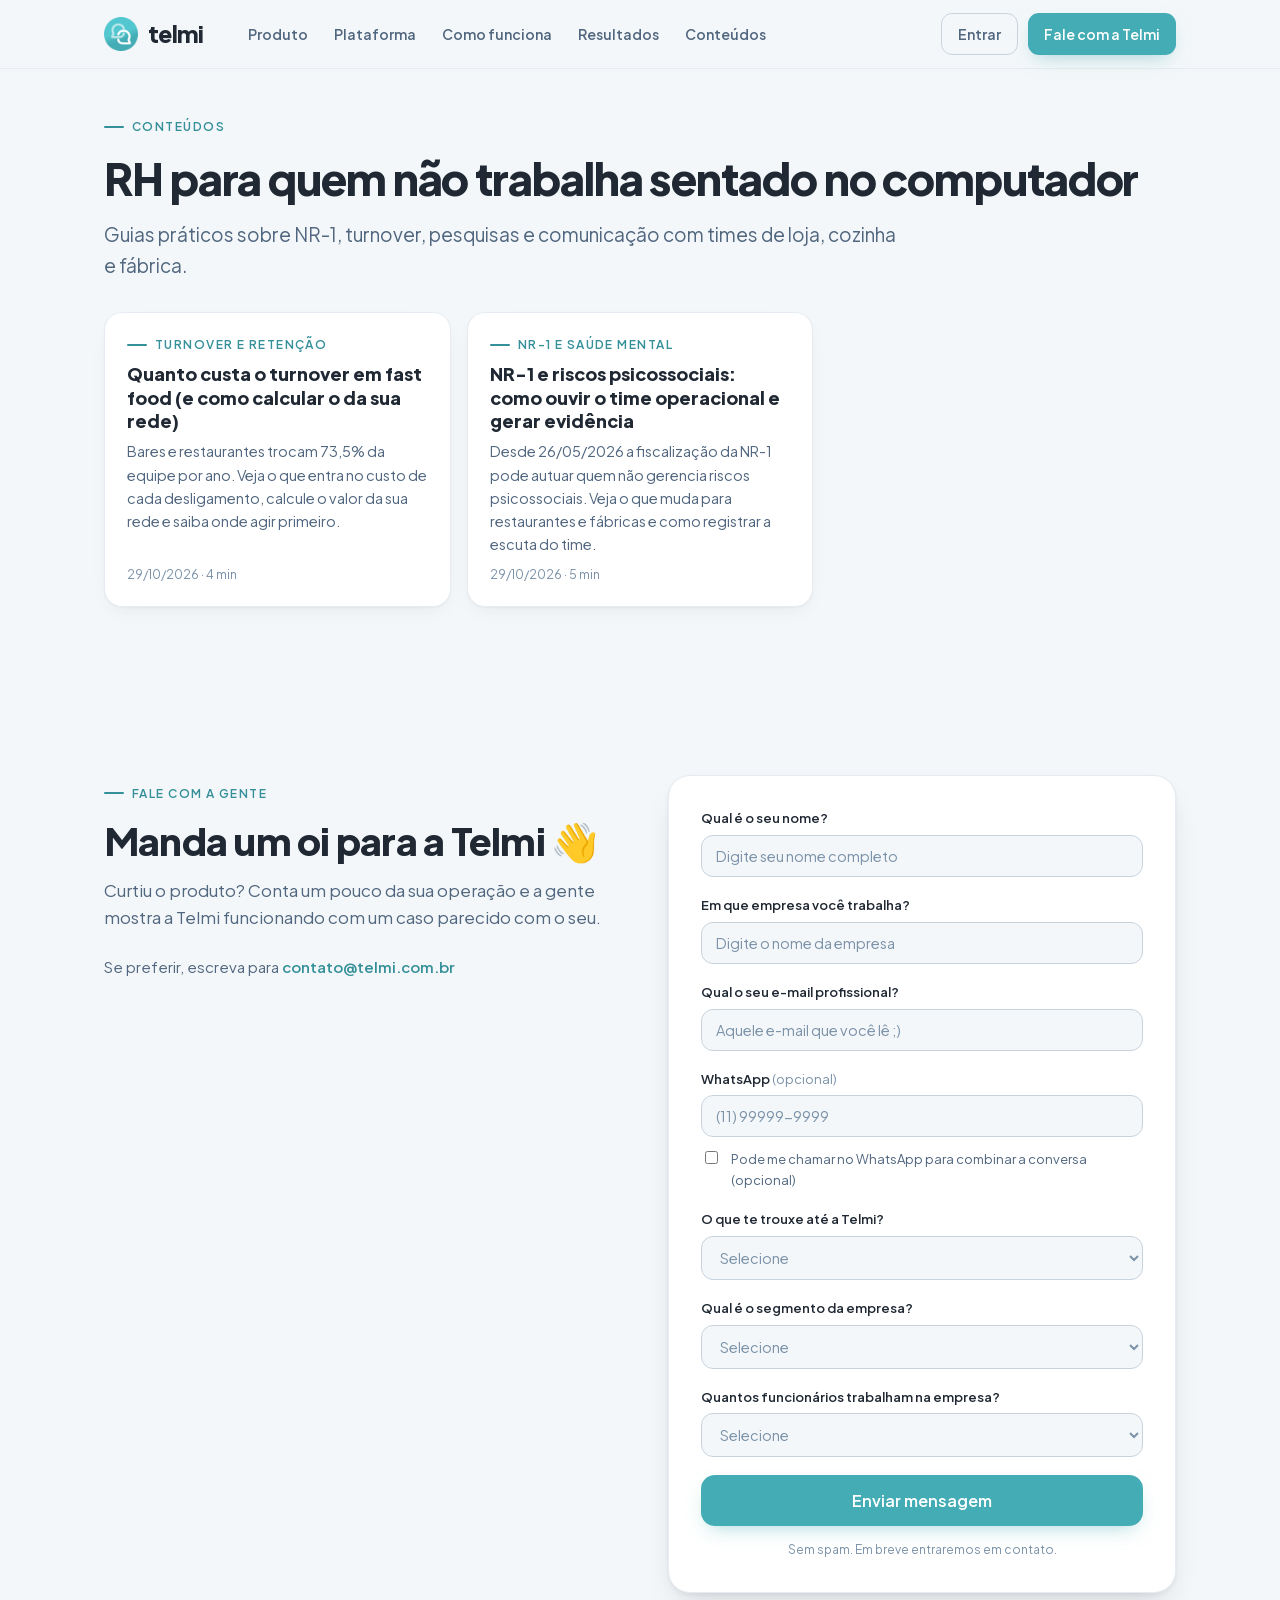
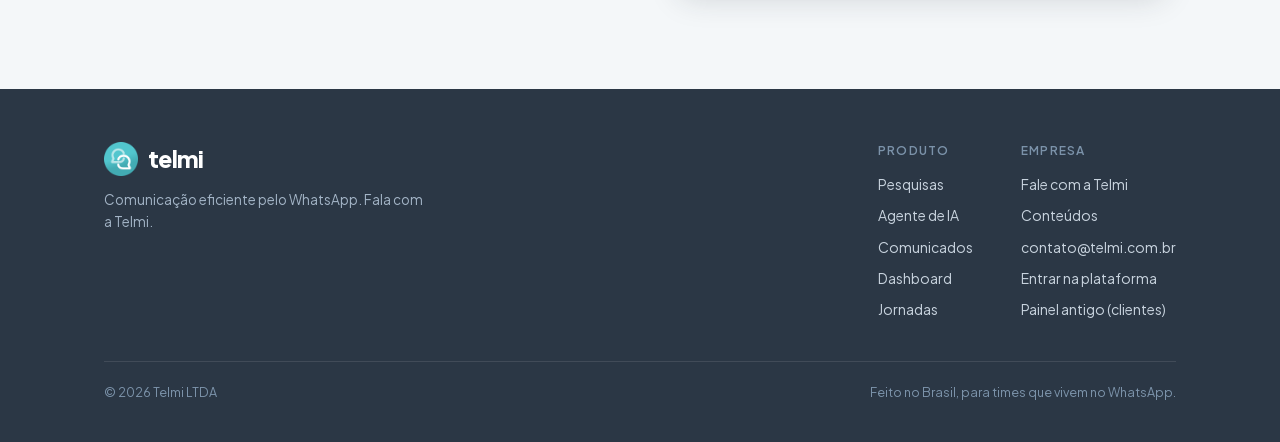
==== commit a519bb68: "chore(site): publica do monorepo (dfa935c)" ====
--- a/blog/index.html
+++ b/blog/index.html
@@ -193,7 +193,7 @@
         <input id="f-ref-extra" name="ref_extra" type="text" tabindex="-1" autocomplete="off">
       </div>
       <button class="btn btn-primary btn-lg" type="submit" style="width:100%">Enviar mensagem</button>
-      <p class="form-note" aria-live="polite">Sem spam. A gente te responde rapidinho por e-mail.</p>
+      <p class="form-note" aria-live="polite">Sem spam. Em breve entraremos em contato.</p>
     </form>
   </div>
 </section>
@@ -307,13 +307,10 @@
     }).then(function(res){
       if (!res.ok) throw new Error('HTTP ' + res.status);
       return res.json().catch(function(){ return {}; });
-    }).then(function(data){
+    }).then(function(){
       if (window.tlm) tlm.track('form_submit');
-      var msg = data && data.emailed
-        ? 'Acabamos de te mandar um e-mail para marcar uma conversa. Se não aparecer, dá uma olhada no spam ou em Promoções.'
-        : 'Obrigado pelo interesse! A gente te responde por e-mail em até 1 dia útil.';
       f.innerHTML = '<div class="form-ok" role="status"><div class="ok-emoji">💚</div>' +
-        '<h3>Recebido!</h3><p>' + msg + '</p></div>';
+        '<h3>Recebido!</h3><p>Obrigado pelo interesse! Em breve entraremos em contato.</p></div>';
     }).catch(function(){
       btn.disabled = false;
       btn.textContent = original;
